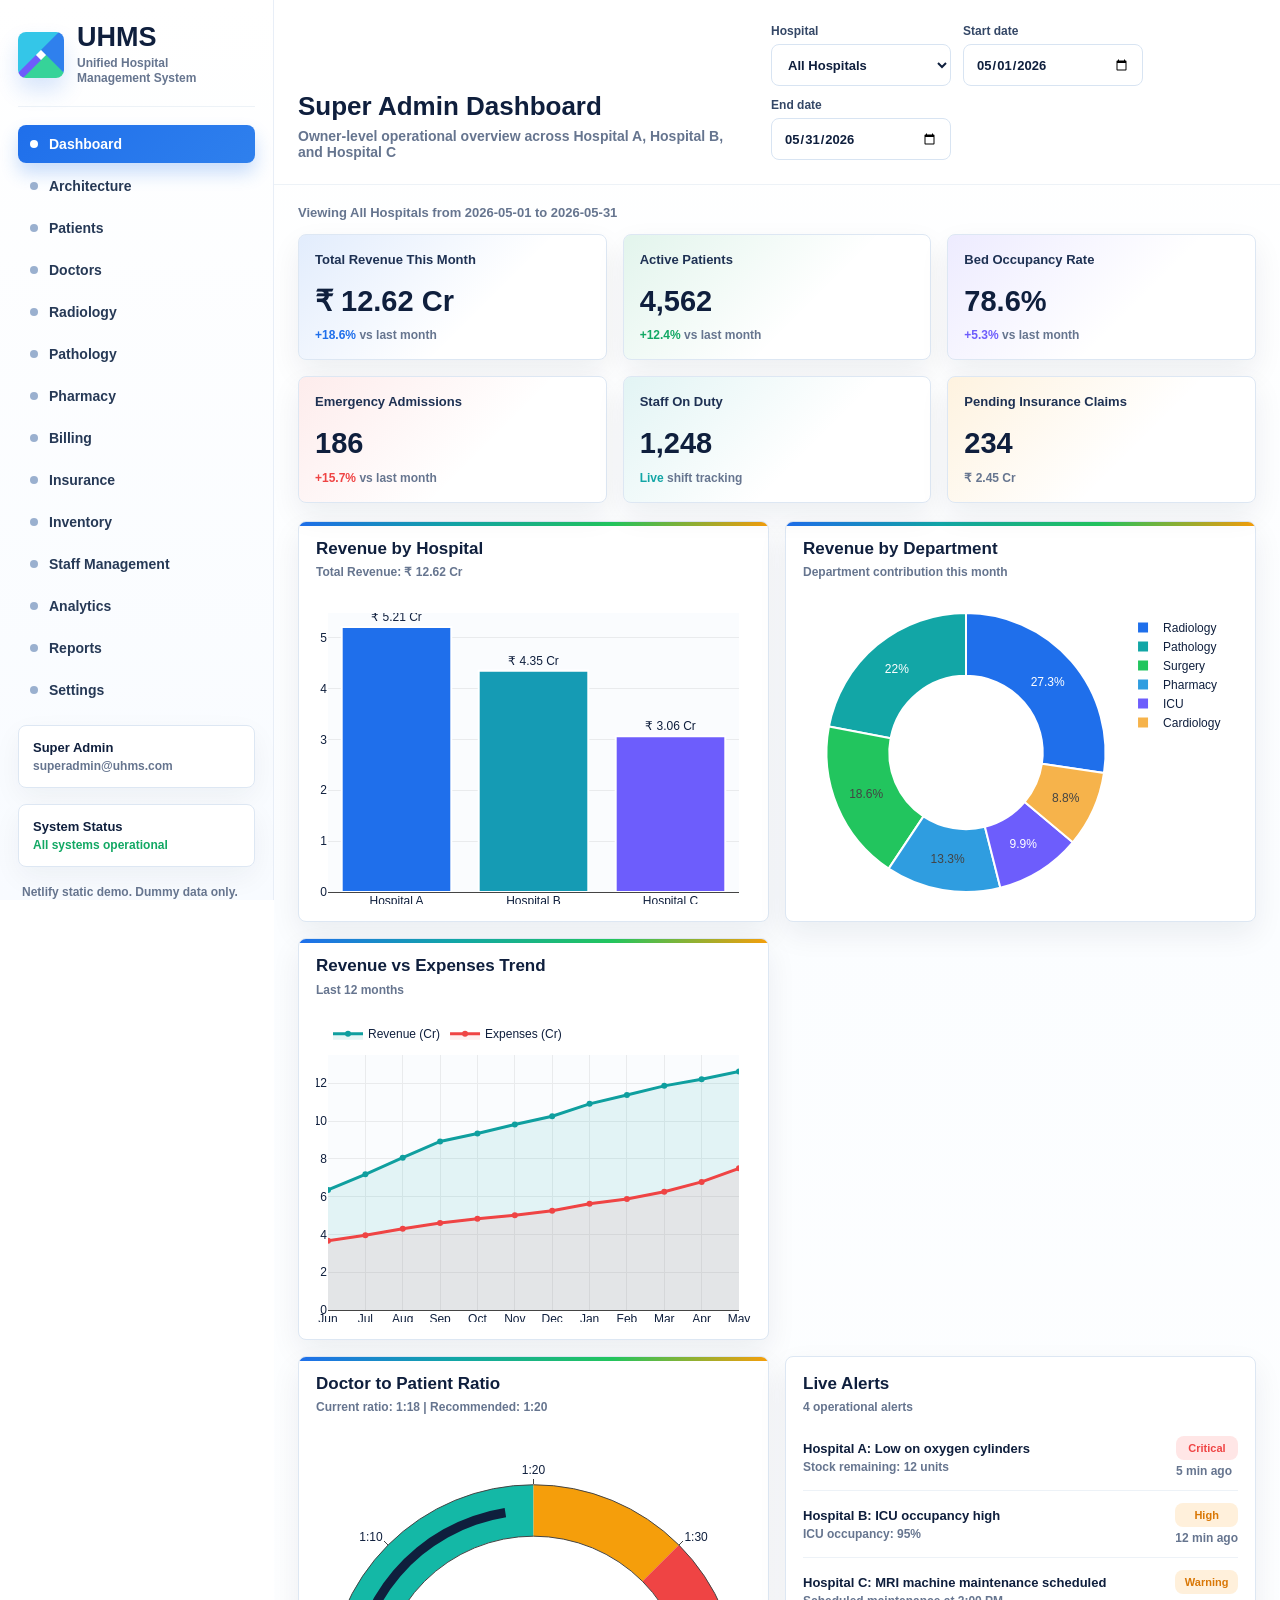
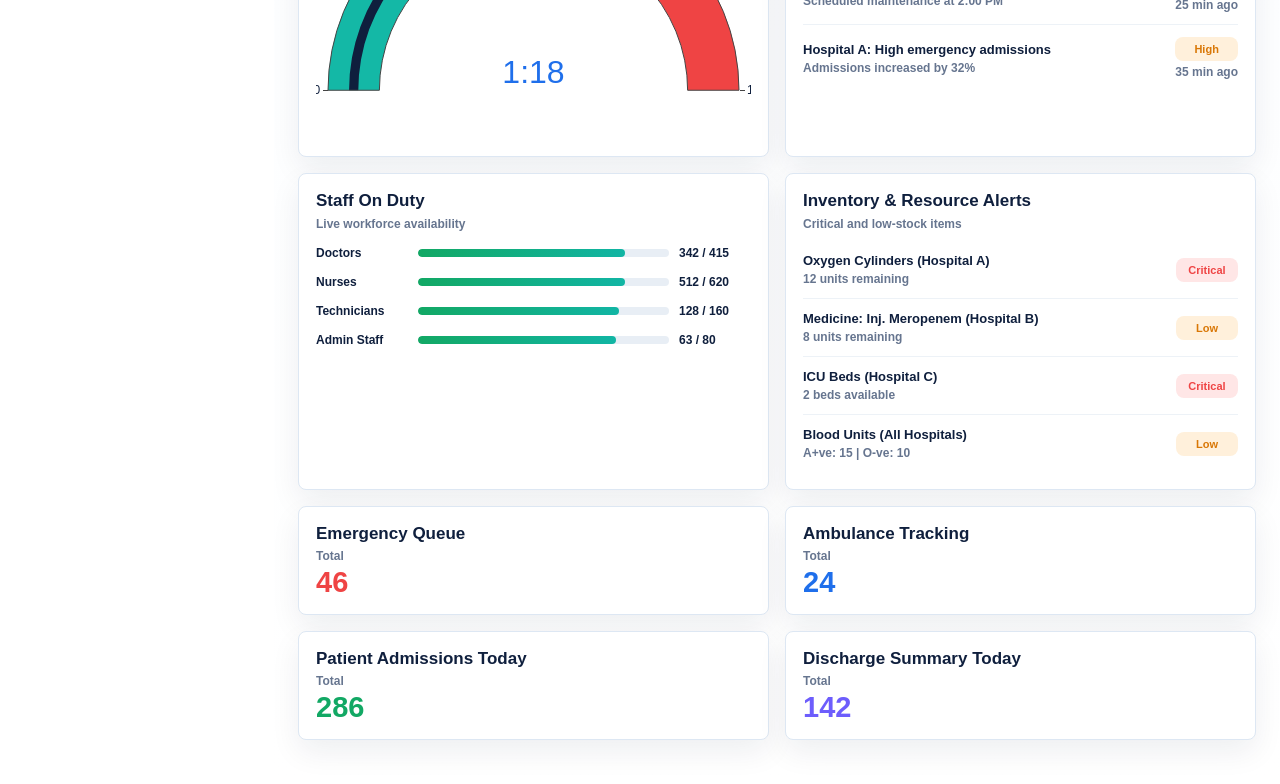
==== netlify/index.html @ 841213ac "Initial project commit" ====
<!doctype html>
<html lang="en">
<head>
  <meta charset="utf-8">
  <meta name="viewport" content="width=device-width, initial-scale=1">
  <title>UHMS Super Admin Dashboard</title>
  <script src="https://cdn.plot.ly/plotly-2.35.2.min.js"></script>
  <style>
    :root {
      --blue:#1f6feb; --teal:#12a6a6; --green:#12a864; --orange:#f59e0b;
      --red:#ef4444; --ink:#0f1f3d; --muted:#66758f; --line:#dde7f3;
    }
    * { box-sizing: border-box; }
    body {
      margin: 0;
      background: #fff;
      color: var(--ink);
      font-family: Inter, Segoe UI, Roboto, Arial, sans-serif;
    }
    .shell { display: grid; grid-template-columns: 274px minmax(0, 1fr); min-height: 100vh; }
    .sidebar {
      position: sticky; top: 0; height: 100vh; overflow-y: auto;
      border-right: 1px solid #e8eef7; padding: 24px 18px;
      background: linear-gradient(180deg, #fff 0%, #f8fbff 100%);
    }
    .brand { display: flex; gap: 13px; align-items: center; padding-bottom: 20px; border-bottom: 1px solid #edf2f7; margin-bottom: 18px; }
    .logo {
      width: 46px; height: 46px; border-radius: 8px;
      background:
        linear-gradient(135deg, #34c6e8 0 44%, transparent 45%),
        linear-gradient(225deg, #2f80ed 0 44%, transparent 45%),
        linear-gradient(315deg, #36d399 0 44%, transparent 45%),
        linear-gradient(45deg, #6d5dfc 0 44%, transparent 45%);
      box-shadow: 0 12px 22px rgba(31,111,235,.18);
    }
    .brand-title { font-size: 27px; font-weight: 850; line-height: 1; }
    .brand-subtitle { margin-top: 5px; color: var(--muted); font-size: 12px; line-height: 1.25; font-weight: 650; }
    .nav { display: grid; gap: 4px; }
    .nav button {
      border: 0; background: transparent; text-align: left; cursor: pointer;
      display: flex; align-items: center; gap: 11px; padding: 11px 12px;
      border-radius: 8px; color: #263956; font-size: 14px; font-weight: 750;
    }
    .nav button:hover { background: #eef5ff; color: var(--blue); }
    .nav button.active { color: #fff; background: linear-gradient(135deg, #1f6feb, #2f80ed); box-shadow: 0 10px 18px rgba(31,111,235,.24); }
    .dot { width: 8px; height: 8px; border-radius: 50%; background: #9ab0cf; }
    .active .dot { background: #fff; }
    .sidebar-card { margin-top: 16px; padding: 14px; border: 1px solid var(--line); border-radius: 8px; background: #fff; box-shadow: 0 10px 28px rgba(15,31,61,.05); }
    .item-title { font-size: 13px; font-weight: 850; color: var(--ink); }
    .item-detail, .small { margin-top: 4px; font-size: 12px; color: var(--muted); font-weight: 650; }
    .content { min-width: 0; background: linear-gradient(180deg, #fff 0%, #fbfdff 38%, #fff 100%); }
    .topbar {
      display: flex; justify-content: space-between; align-items: end; gap: 20px;
      padding: 24px; border-bottom: 1px solid #edf2f7; background: rgba(255,255,255,.94);
      position: sticky; top: 0; z-index: 3; backdrop-filter: blur(12px);
    }
    h1 { margin: 0; font-size: 26px; line-height: 1.15; }
    h2 { margin: 0; font-size: 17px; line-height: 1.2; }
    .subtitle { margin: 6px 0 0; color: var(--muted); font-size: 14px; font-weight: 650; }
    .filters { display: flex; flex-wrap: wrap; align-items: end; gap: 12px; }
    label { display: block; margin-bottom: 6px; color: #344766; font-size: 12px; font-weight: 800; }
    select, input[type=date] {
      width: 180px; height: 42px; border: 1px solid #d8e4f2; border-radius: 8px;
      background: #fff; color: var(--ink); padding: 0 12px; font: inherit; font-size: 13px; font-weight: 700;
    }
    .main { max-width: 1500px; margin: 0 auto; padding: 20px 24px 28px; }
    .context { color: var(--muted); font-size: 13px; font-weight: 650; margin-bottom: 14px; }
    .metric-grid { display: grid; grid-template-columns: repeat(6, minmax(160px, 1fr)); gap: 16px; margin-bottom: 18px; }
    .card, .panel {
      border: 1px solid var(--line); border-radius: 8px; background: #fff;
      box-shadow: 0 12px 30px rgba(15,31,61,.07); overflow: hidden;
    }
    .card { position: relative; min-height: 126px; padding: 17px 16px; }
    .card::after { content:""; position:absolute; inset:0; background:linear-gradient(135deg, var(--accent-bg), transparent 60%); pointer-events:none; }
    .card > * { position: relative; z-index: 1; }
    .metric-title { color: #1e3153; font-size: 13px; font-weight: 800; min-height: 30px; }
    .metric-value { margin-top: 4px; font-size: 29px; font-weight: 850; line-height: 1.05; }
    .metric-foot { margin-top: 12px; color: var(--muted); font-size: 12px; font-weight: 650; }
    .metric-foot strong { color: var(--accent); }
    .grid-3 { display: grid; grid-template-columns: 1.05fr 1.05fr 1.35fr; gap: 16px; margin-bottom: 16px; }
    .grid-4 { display: grid; grid-template-columns: repeat(4, minmax(0, 1fr)); gap: 16px; margin-bottom: 16px; }
    .panel { padding: 17px; min-height: 100%; }
    .panel.chart::before { content:""; display:block; height: 4px; margin: -17px -17px 13px; background: linear-gradient(90deg, #1f6feb, #12a6a6, #22c55e, #f59e0b); }
    .panel-subtitle { margin: 6px 0 10px; color: var(--muted); font-size: 12px; font-weight: 700; }
    .plot { width: 100%; height: 315px; }
    .row { display: grid; grid-template-columns: 1fr auto; gap: 12px; align-items: center; padding: 12px 0; border-bottom: 1px solid #edf2f7; }
    .row:last-child { border-bottom: 0; }
    .badge { border-radius: 8px; padding: 6px 8px; font-size: 11px; font-weight: 850; min-width: 62px; text-align: center; }
    .Critical { background: #ffe6e6; color: var(--red); }
    .High, .Warning, .Low { background: #fff0db; color: #d97706; }
    .progress { display: grid; grid-template-columns: 92px 1fr 72px; gap: 10px; align-items: center; margin: 15px 0; font-size: 12px; font-weight: 800; }
    .track { height: 8px; border-radius: 8px; background: #e8eef5; overflow: hidden; }
    .fill { height: 100%; border-radius: 8px; background: linear-gradient(90deg, #12a864, #11b5a4); }
    .module-hero { display: grid; grid-template-columns: minmax(0, 1.3fr) minmax(300px, .7fr); gap: 16px; margin-bottom: 16px; }
    .module-title { margin: 0; font-size: 28px; font-weight: 850; }
    .module-metrics { display: grid; grid-template-columns: repeat(4, minmax(150px, 1fr)); gap: 14px; margin-top: 18px; }
    .module-metric { border: 1px solid #e5edf7; border-radius: 8px; padding: 14px; background: linear-gradient(135deg, rgba(31,111,235,.08), #fff 70%); }
    .architecture-flow { display: grid; gap: 12px; margin-top: 16px; }
    .flow-band { border: 1px solid #dfe8f3; border-radius: 8px; padding: 14px; background: #f7fbff; text-align: center; font-weight: 850; color: #17345f; }
    .flow-grid { display: grid; grid-template-columns: repeat(3, minmax(0, 1fr)); gap: 12px; }
    .flow-node { border: 1px solid #e5edf7; border-radius: 8px; padding: 14px; background: #fff; box-shadow: 0 8px 20px rgba(15,31,61,.04); }
    .flow-node strong { display: block; color: #0f1f3d; font-size: 13px; margin-bottom: 5px; }
    .role-grid { display: grid; grid-template-columns: repeat(3, minmax(0, 1fr)); gap: 14px; }
    .role-card { border: 1px solid #e5edf7; border-radius: 8px; padding: 15px; background: #fff; }
    .role-card h3 { margin: 0 0 8px; font-size: 15px; }
    .role-card ul { margin: 0; padding-left: 18px; color: #4c5f7a; font-size: 12px; line-height: 1.55; font-weight: 650; }
    table { width: 100%; border-collapse: collapse; border-radius: 8px; overflow: hidden; font-size: 13px; }
    th { color:#334765; background:#f4f8fd; text-align:left; padding:12px 14px; font-size:12px; font-weight:850; border-bottom:1px solid #dfe8f3; }
    td { padding:13px 14px; border-bottom:1px solid #edf2f7; font-weight:700; color:#253754; }
    tr:last-child td { border-bottom: 0; }
    @media (max-width: 1280px) {
      .metric-grid { grid-template-columns: repeat(3, minmax(180px, 1fr)); }
      .grid-3, .grid-4, .module-hero, .module-metrics { grid-template-columns: repeat(2, minmax(0, 1fr)); }
      .flow-grid, .role-grid { grid-template-columns: repeat(2, minmax(0, 1fr)); }
    }
    @media (max-width: 860px) {
      .shell, .metric-grid, .grid-3, .grid-4, .module-hero, .module-metrics { grid-template-columns: 1fr; }
      .flow-grid, .role-grid { grid-template-columns: 1fr; }
      .sidebar { position: relative; height: auto; }
      .topbar { position: relative; display: block; }
      .filters { margin-top: 16px; justify-content: flex-start; }
      select, input[type=date] { width: 100%; }
    }
  </style>
</head>
<body>
  <div class="shell">
    <aside class="sidebar">
      <div class="brand">
        <div class="logo"></div>
        <div>
          <div class="brand-title">UHMS</div>
          <div class="brand-subtitle">Unified Hospital<br>Management System</div>
        </div>
      </div>
      <nav class="nav" id="nav"></nav>
      <div class="sidebar-card"><div class="item-title">Super Admin</div><div class="item-detail">superadmin@uhms.com</div></div>
      <div class="sidebar-card"><div class="item-title">System Status</div><div class="item-detail" style="color:#12a864;font-weight:850;">All systems operational</div></div>
      <div class="small" style="margin:18px 4px 0;">Netlify static demo. Dummy data only.</div>
    </aside>
    <main class="content">
      <header class="topbar">
        <div><h1 id="pageTitle">Super Admin Dashboard</h1><p class="subtitle" id="pageSubtitle">Owner-level operational overview across three hospitals</p></div>
        <div class="filters">
          <div><label for="hospital">Hospital</label><select id="hospital"></select></div>
          <div><label for="start">Start date</label><input id="start" type="date" value="2026-05-01"></div>
          <div><label for="end">End date</label><input id="end" type="date" value="2026-05-31"></div>
        </div>
      </header>
      <section class="main">
        <div class="context" id="context"></div>
        <div id="view"></div>
      </section>
    </main>
  </div>

  <script>
    const menu = ["Dashboard","Architecture","Patients","Doctors","Radiology","Pathology","Pharmacy","Billing","Insurance","Inventory","Staff Management","Analytics","Reports","Settings"];
    const metrics = {
      "All Hospitals": { revenue:12.62, patients:4562, occupancy:78.6, emergency:186, staff:1248, claims:234, claimsValue:2.45, ratio:18 },
      "Hospital A": { revenue:5.21, patients:1824, occupancy:82.2, emergency:74, staff:512, claims:93, claimsValue:.98, ratio:17 },
      "Hospital B": { revenue:4.35, patients:1575, occupancy:76.4, emergency:62, staff:421, claims:81, claimsValue:.86, ratio:18 },
      "Hospital C": { revenue:3.06, patients:1163, occupancy:73.8, emergency:50, staff:315, claims:60, claimsValue:.61, ratio:19 }
    };
    const hospitalRevenue = [["Hospital A",5.21],["Hospital B",4.35],["Hospital C",3.06]];
    const departments = [["Radiology",3.45],["Pathology",2.78],["Surgery",2.35],["Pharmacy",1.68],["ICU",1.25],["Cardiology",1.11]];
    const monthly = [["Jun",6.35,3.82],["Jul",7.18,4.12],["Aug",8.06,4.48],["Sep",8.92,4.79],["Oct",9.34,5.03],["Nov",9.82,5.22],["Dec",10.25,5.47],["Jan",10.91,5.86],["Feb",11.38,6.12],["Mar",11.86,6.52],["Apr",12.21,7.06],["May",12.62,7.81]];
    const alerts = [
      ["Hospital A","Low on oxygen cylinders","Stock remaining: 12 units","Critical","5 min ago"],
      ["Hospital B","ICU occupancy high","ICU occupancy: 95%","High","12 min ago"],
      ["Hospital C","MRI machine maintenance scheduled","Scheduled maintenance at 2:00 PM","Warning","25 min ago"],
      ["Hospital A","High emergency admissions","Admissions increased by 32%","High","35 min ago"]
    ];
    const inventory = [
      ["Oxygen Cylinders","Hospital A","Critical","12 units remaining"],
      ["Medicine: Inj. Meropenem","Hospital B","Low","8 units remaining"],
      ["ICU Beds","Hospital C","Critical","2 beds available"],
      ["Blood Units","All Hospitals","Low","A+ve: 15 | O-ve: 10"]
    ];
    const staff = [["Doctors",342,415],["Nurses",512,620],["Technicians",128,160],["Admin Staff",63,80]];
    const modules = {
      Patients:{accent:"#1f6feb",subtitle:"Registration, OPD, IPD, emergency, discharge and follow-up overview", chart:"Patient Flow by Service", categories:["OPD","IPD","Emergency","Follow-up","Discharge"], values:[198,68,20,142,87], metrics:[["New Registrations","286"],["Avg Wait Time","18 min"],["Critical Patients","34"],["Discharges","142"]], columns:["Patient ID","Name","Hospital","Type","Department","Status"], rows:[["UHMS-10231","Amit Rao","Hospital A","IPD","Cardiology","Admitted"],["UHMS-10232","Neha Sharma","Hospital B","OPD","Orthopedics","Waiting"],["UHMS-10233","Ravi Menon","Hospital C","Emergency","ICU","Critical"],["UHMS-10234","Priya Nair","Hospital A","OPD","Dermatology","Consulted"]]},
      Doctors:{accent:"#12a864",subtitle:"Doctor availability, specialty coverage and consultation workload", chart:"Consultations by Specialty", categories:["Cardiology","Radiology","Surgery","Pediatrics","ICU"], values:[84,68,52,76,41], metrics:[["Total Doctors","415"],["On Duty","342"],["Avg Consults","22/day"],["Utilization","82%"]], columns:["Doctor","Specialty","Hospital","Queue","Availability","Rating"], rows:[["Dr. Meera Iyer","Cardiology","Hospital A","14","On Duty","4.8"],["Dr. Arjun Das","Radiology","Hospital B","9","In Procedure","4.7"],["Dr. Sara Khan","ICU","Hospital C","6","On Duty","4.9"],["Dr. Vikram Sen","Surgery","Hospital A","11","On Call","4.6"]]},
      Radiology:{accent:"#2f9de0",subtitle:"Scan volumes, modality utilization, turnaround time and machine status", chart:"Radiology Volume by Modality", categories:["X-Ray","CT","MRI","USG","Mammography"], values:[420,172,96,238,54], metrics:[["Revenue","₹3.45 Cr"],["Scans Today","312"],["TAT","42 min"],["Pending Reports","28"]], columns:["Order ID","Modality","Hospital","Priority","Status","Radiologist"], rows:[["RAD-9001","MRI Brain","Hospital C","Routine","Scheduled","Dr. Arjun"],["RAD-9002","CT Chest","Hospital B","Urgent","Reporting","Dr. Reema"],["RAD-9003","X-Ray AP","Hospital A","STAT","Completed","Dr. Kunal"],["RAD-9004","USG Abdomen","Hospital B","Routine","In Scan","Dr. Shalini"]]},
      Pathology:{accent:"#12a6a6",subtitle:"Lab orders, sample collection, report status and analyzer workload", chart:"Lab Tests by Category", categories:["Hematology","Biochemistry","Microbiology","Serology","Histopath"], values:[510,438,122,186,74], metrics:[["Revenue","₹2.78 Cr"],["Samples Today","1,330"],["Reports Ready","1,108"],["Pending","222"]], columns:["Lab ID","Test","Hospital","Sample","Status","TAT"], rows:[["LAB-7601","CBC","Hospital A","Blood","Ready","28 min"],["LAB-7602","LFT","Hospital B","Serum","Processing","42 min"],["LAB-7603","Culture","Hospital C","Urine","Incubation","24 hr"],["LAB-7604","CRP","Hospital A","Blood","Validated","35 min"]]},
      Pharmacy:{accent:"#22c55e",subtitle:"Prescription fulfillment, stock alerts, sales and expiry tracking", chart:"Pharmacy Sales by Category", categories:["Antibiotics","Analgesics","Cardiac","Diabetes","Consumables"], values:[34,22,28,19,31], metrics:[["Revenue","₹1.68 Cr"],["Orders","1,942"],["Low Stock","18"],["Fill Rate","96%"]], columns:["Item","Hospital","Stock","Reorder Level","Status","Value"], rows:[["Inj. Meropenem","Hospital B","8","25","Low","₹62,400"],["Normal Saline","Hospital A","420","160","Healthy","₹38,200"],["Insulin Glargine","Hospital C","54","40","Healthy","₹74,600"],["Surgical Gloves","Hospital A","190","240","Reorder","₹21,900"]]},
      Billing:{accent:"#f59e0b",subtitle:"Revenue collection, outstanding dues, refunds and package billing", chart:"Collections by Payment Mode", categories:["Cash","UPI","Card","Insurance","Corporate"], values:[1.42,2.26,1.84,4.1,3.0], metrics:[["Collected","₹12.62 Cr"],["Outstanding","₹1.04 Cr"],["Refunds","₹18.6 L"],["Invoices","3,846"]], columns:["Invoice","Patient","Hospital","Amount","Mode","Status"], rows:[["INV-2401","Amit Rao","Hospital A","₹84,300","Insurance","Submitted"],["INV-2402","Neha Sharma","Hospital B","₹6,200","UPI","Paid"],["INV-2403","Ravi Menon","Hospital C","₹2,18,900","Corporate","Part Paid"],["INV-2404","Priya Nair","Hospital A","₹12,400","Card","Paid"]]},
      Insurance:{accent:"#6d5dfc",subtitle:"Claim submission, pre-auth, settlement and rejection monitoring", chart:"Insurance Claim Pipeline", categories:["Pre-auth","Submitted","Under Review","Approved","Rejected"], values:[82,234,118,174,21], metrics:[["Pending Claims","234"],["Claim Value","₹2.45 Cr"],["Approved","174"],["Rejection Rate","5.2%"]], columns:["Claim ID","Payer","Hospital","Value","Stage","Aging"], rows:[["CLM-6501","Star Health","Hospital A","₹1,24,000","Under Review","4 days"],["CLM-6502","HDFC Ergo","Hospital B","₹86,500","Pre-auth","1 day"],["CLM-6503","Corporate TPA","Hospital C","₹2,42,800","Approved","6 days"],["CLM-6504","ICICI Lombard","Hospital A","₹54,300","Submitted","2 days"]]},
      Inventory:{accent:"#ef4444",subtitle:"Central stock visibility across medicine, oxygen, ICU beds and consumables", chart:"Critical Resource Availability", categories:["Oxygen","ICU Beds","Blood","Ventilators","Antibiotics"], values:[12,2,25,14,8], metrics:[["Critical Items","3"],["Low Items","2"],["Stock Value","₹4.8 Cr"],["PO Pending","37"]], columns:["Resource","Hospital","Available","Threshold","Status","Owner"], rows:[["Oxygen Cylinders","Hospital A","12","40","Critical","Stores"],["ICU Beds","Hospital C","2","8","Critical","Operations"],["Blood Units","All Hospitals","25","50","Low","Blood Bank"],["Ventilators","Hospital B","14","10","Healthy","Biomedical"]]},
      "Staff Management":{accent:"#0f9f9f",subtitle:"Shift coverage, attendance, leave, roster and role utilization", chart:"Workforce by Role", categories:["Doctors","Nurses","Technicians","Admin","Support"], values:[415,620,160,80,210], metrics:[["Total Staff","1,485"],["On Duty","1,248"],["Leave","86"],["Attendance","91%"]], columns:["Employee","Role","Hospital","Shift","Attendance","Status"], rows:[["EMP-1401","Nurse","Hospital A","Morning","Present","On Duty"],["EMP-1402","Technician","Hospital B","Night","Present","Lab"],["EMP-1403","Doctor","Hospital C","Evening","Present","ICU"],["EMP-1404","Admin","Hospital A","Morning","Leave","Approved"]]},
      Analytics:{accent:"#1f6feb",subtitle:"Executive analytics, trends, operational health and forecast signals", chart:"Operational KPI Score", categories:["Revenue","Occupancy","TAT","Claims","Inventory"], values:[92,79,84,76,68], metrics:[["KPI Score","84/100"],["Growth","+18.6%"],["Risk Alerts","6"],["Forecast","Positive"]], columns:["KPI","Current","Target","Variance","Owner","Status"], rows:[["Revenue","₹12.62 Cr","₹11.8 Cr","+7.0%","Finance","Ahead"],["Occupancy","78.6%","80%","-1.4%","Operations","Monitor"],["Report TAT","42 min","45 min","+3 min","Diagnostics","Good"],["Claims Aging","4.1 days","3.5 days","-0.6","Insurance","Watch"]]},
      Reports:{accent:"#64748b",subtitle:"Daily MIS, financial reports, clinical reports and compliance exports", chart:"Reports Generated by Type", categories:["Finance","Clinical","Inventory","HR","Compliance"], values:[48,76,32,24,18], metrics:[["Reports Today","198"],["Scheduled","42"],["Downloaded","127"],["Pending","9"]], columns:["Report","Module","Hospital","Frequency","Format","Status"], rows:[["Daily Revenue MIS","Billing","All Hospitals","Daily","PDF","Ready"],["Doctor Utilization","Doctors","All Hospitals","Weekly","XLSX","Ready"],["Stock Exception","Inventory","Hospital A","Daily","PDF","Queued"],["Claims Aging","Insurance","Hospital B","Daily","XLSX","Ready"]]},
      Settings:{accent:"#475569",subtitle:"Hospital configuration, access control, notifications and audit controls", chart:"Configuration Completion", categories:["Users","Roles","Hospitals","Alerts","Integrations"], values:[96,92,100,88,78], metrics:[["Hospitals","3"],["Active Users","286"],["Roles","18"],["Audit Logs","12.4k"]], columns:["Setting","Scope","Owner","Updated","Status","Action"], rows:[["Role Permissions","All Hospitals","Admin","Today","Active","Review"],["Notification Rules","Operations","Admin","Yesterday","Active","Edit"],["Billing Codes","Finance","CFO Office","2 days ago","Active","Review"],["Integration Keys","IT","System Admin","5 days ago","Secured","Rotate"]]}
    };
    let page = "Dashboard";
    const hospitalSelect = document.getElementById("hospital");
    ["All Hospitals","Hospital A","Hospital B","Hospital C"].forEach(h => hospitalSelect.add(new Option(h, h)));
    hospitalSelect.onchange = render;
    document.getElementById("start").onchange = render;
    document.getElementById("end").onchange = render;
    document.getElementById("nav").innerHTML = menu.map(item => `<button data-page="${item}"><span class="dot"></span><span>${item}</span></button>`).join("");
    document.querySelectorAll(".nav button").forEach(btn => btn.onclick = () => { page = btn.dataset.page; render(); });
    const inr = value => `₹ ${value.toFixed(2)} Cr`;
    const layout = { height:315, margin:{l:12,r:12,t:24,b:12}, paper_bgcolor:"#fff", plot_bgcolor:"rgba(246,249,253,.55)", font:{color:"#0f1f3d", family:"Inter, Segoe UI, Arial", size:12}, hoverlabel:{bgcolor:"#0f1f3d", font:{color:"#fff"}} };
    function metricCard(title, value, foot, accent, bg) { return `<article class="card" style="--accent:${accent};--accent-bg:${bg}"><div class="metric-title">${title}</div><div class="metric-value">${value}</div><div class="metric-foot">${foot}</div></article>`; }
    function renderDashboard() {
      const h = hospitalSelect.value, m = metrics[h];
      const scale = m.revenue / metrics["All Hospitals"].revenue;
      const revenueRows = h === "All Hospitals" ? hospitalRevenue : hospitalRevenue.filter(r => r[0] === h);
      document.getElementById("view").innerHTML = `
        <section class="metric-grid">
          ${metricCard("Total Revenue This Month", inr(m.revenue), "<strong>+18.6%</strong> vs last month", "#1f6feb", "rgba(31,111,235,.13)")}
          ${metricCard("Active Patients", m.patients.toLocaleString(), "<strong>+12.4%</strong> vs last month", "#12a864", "rgba(18,168,100,.12)")}
          ${metricCard("Bed Occupancy Rate", `${m.occupancy}%`, "<strong>+5.3%</strong> vs last month", "#6d5dfc", "rgba(109,93,252,.12)")}
          ${metricCard("Emergency Admissions", m.emergency.toLocaleString(), "<strong>+15.7%</strong> vs last month", "#ef4444", "rgba(239,68,68,.10)")}
          ${metricCard("Staff On Duty", m.staff.toLocaleString(), "<strong>Live</strong> shift tracking", "#12a6a6", "rgba(18,166,166,.12)")}
          ${metricCard("Pending Insurance Claims", m.claims.toLocaleString(), `₹ ${m.claimsValue.toFixed(2)} Cr`, "#f59e0b", "rgba(245,158,11,.13)")}
        </section>
        <section class="grid-3">
          <article class="panel chart"><h2>Revenue by Hospital</h2><div class="panel-subtitle">Total Revenue: ${inr(m.revenue)}</div><div id="revHosp" class="plot"></div></article>
          <article class="panel chart"><h2>Revenue by Department</h2><div class="panel-subtitle">Department contribution this month</div><div id="dept" class="plot"></div></article>
          <article class="panel chart"><h2>Revenue vs Expenses Trend</h2><div class="panel-subtitle">Last 12 months</div><div id="trend" class="plot"></div></article>
        </section>
        <section class="grid-4">
          <article class="panel chart"><h2>Doctor to Patient Ratio</h2><div class="panel-subtitle">Current ratio: 1:${m.ratio} | Recommended: 1:20</div><div id="ratio" class="plot"></div></article>
          <article class="panel"><h2>Live Alerts</h2><div class="panel-subtitle">${alerts.length} operational alerts</div>${alerts.filter(a => h==="All Hospitals" || a[0]===h).map(a => `<div class="row"><div><div class="item-title">${a[0]}: ${a[1]}</div><div class="item-detail">${a[2]}</div></div><div><div class="badge ${a[3]}">${a[3]}</div><div class="item-detail">${a[4]}</div></div></div>`).join("")}</article>
          <article class="panel"><h2>Staff On Duty</h2><div class="panel-subtitle">Live workforce availability</div>${staff.map(s => `<div class="progress"><div>${s[0]}</div><div class="track"><div class="fill" style="width:${s[1]/s[2]*100}%"></div></div><div>${s[1]} / ${s[2]}</div></div>`).join("")}</article>
          <article class="panel"><h2>Inventory & Resource Alerts</h2><div class="panel-subtitle">Critical and low-stock items</div>${inventory.filter(i => h==="All Hospitals" || i[1]===h || i[1]==="All Hospitals").map(i => `<div class="row"><div><div class="item-title">${i[0]} (${i[1]})</div><div class="item-detail">${i[3]}</div></div><div class="badge ${i[2]}">${i[2]}</div></div>`).join("")}</article>
        </section>
        <section class="grid-4">
          ${["Emergency Queue|46|#ef4444","Ambulance Tracking|24|#1f6feb","Patient Admissions Today|286|#12a864","Discharge Summary Today|142|#6d5dfc"].map(x => { const [t,v,c]=x.split("|"); return `<article class="panel"><h2>${t}</h2><div class="small">Total</div><div class="metric-value" style="color:${c}">${v}</div></article>`; }).join("")}
        </section>`;
      Plotly.newPlot("revHosp", [{type:"bar", x:revenueRows.map(r=>r[0]), y:revenueRows.map(r=>r[1]), text:revenueRows.map(r=>inr(r[1])), textposition:"outside", marker:{color:revenueRows.map(r=>r[1]), colorscale:[[0,"#6d5dfc"],[.5,"#12a6a6"],[1,"#1f6feb"]], line:{color:"#fff", width:2}}}], layout, {displayModeBar:false, responsive:true});
      Plotly.newPlot("dept", [{type:"pie", labels:departments.map(d=>d[0]), values:departments.map(d=>d[1]*scale), hole:.55, textinfo:"percent", marker:{colors:["#1f6feb","#12a6a6","#22c55e","#2f9de0","#6d5dfc","#f6b34b"], line:{color:"#fff", width:2}}}], {...layout, showlegend:true}, {displayModeBar:false, responsive:true});
      Plotly.newPlot("trend", [{type:"scatter", mode:"lines+markers", name:"Revenue (Cr)", x:monthly.map(m=>m[0]), y:monthly.map(m=>m[1]*scale), line:{color:"#0f9f9f", width:3}, fill:"tozeroy", fillcolor:"rgba(18,166,166,.10)"},{type:"scatter", mode:"lines+markers", name:"Expenses (Cr)", x:monthly.map(m=>m[0]), y:monthly.map(m=>m[2]*scale*.96), line:{color:"#ef4444", width:3}, fill:"tozeroy", fillcolor:"rgba(239,68,68,.08)"}], {...layout, legend:{orientation:"h", y:1.14, x:0}}, {displayModeBar:false, responsive:true});
      Plotly.newPlot("ratio", [{type:"indicator", mode:"gauge+number", value:m.ratio, number:{prefix:"1:", font:{size:32,color:"#1f6feb"}}, gauge:{axis:{range:[0,40], tickvals:[0,10,20,30,40], ticktext:["1:0","1:10","1:20","1:30","1:40"]}, bar:{color:"#0f1f3d", thickness:.18}, steps:[{range:[0,20], color:"#14b8a6"},{range:[20,30], color:"#f59e0b"},{range:[30,40], color:"#ef4444"}]}}], {...layout, height:285}, {displayModeBar:false, responsive:true});
    }
    function renderModule() {
      const mod = modules[page];
      document.getElementById("view").innerHTML = `
        <section class="module-hero">
          <article class="panel"><h2 class="module-title">${page}</h2><p class="subtitle">${mod.subtitle}</p><div class="module-metrics">${mod.metrics.map(m => `<div class="module-metric"><div class="small">${m[0]}</div><div class="metric-value" style="color:${mod.accent}">${m[1]}</div></div>`).join("")}</div></article>
          <article class="panel chart"><h2>${mod.chart}</h2><div class="panel-subtitle">Demo view for ${hospitalSelect.value}</div><div id="moduleChart" class="plot"></div></article>
        </section>
        <section class="grid-3" style="grid-template-columns:1.2fr .8fr;">
          <article class="panel"><h2>${page} Worklist</h2><div class="panel-subtitle">Representative records for client walkthrough</div><table><thead><tr>${mod.columns.map(c=>`<th>${c}</th>`).join("")}</tr></thead><tbody>${mod.rows.map(r=>`<tr>${r.map(c=>`<td>${c}</td>`).join("")}</tr>`).join("")}</tbody></table></article>
          <article class="panel"><h2>Client Demo Talking Points</h2><div class="row"><div><div class="item-title">Unified hospital filter</div><div class="item-detail">Owners can switch between all hospitals or a single hospital without changing modules.</div></div></div><div class="row"><div><div class="item-title">Operational drill-down</div><div class="item-detail">Each module can later connect to real approvals, reports and audit logs.</div></div></div><div class="row"><div><div class="item-title">Static demo data today</div><div class="item-detail">This Netlify build is ready for API integration later.</div></div></div></article>
        </section>`;
      Plotly.newPlot("moduleChart", [{type:"bar", x:mod.categories, y:mod.values, text:mod.values, textposition:"outside", marker:{color:mod.values, colorscale:[[0,"#dbeafe"],[.45,mod.accent],[1,"#0f1f3d"]], line:{color:"#fff", width:2}}}], layout, {displayModeBar:false, responsive:true});
    }
    function renderArchitecture() {
      document.getElementById("view").innerHTML = `
        <section class="module-hero">
          <article class="panel">
            <h2 class="module-title">Integrated Hospital Management System Architecture</h2>
            <p class="subtitle">One centralized digital platform for the owner to monitor operations, revenue, patients, doctors, departments, diagnostics, billing, pharmacy and patient engagement across all 3 hospitals.</p>
            <div class="module-metrics">
              <div class="module-metric"><div class="small">Hospitals</div><div class="metric-value" style="color:#1f6feb">3</div></div>
              <div class="module-metric"><div class="small">Core Roles</div><div class="metric-value" style="color:#12a864">6</div></div>
              <div class="module-metric"><div class="small">Business Modules</div><div class="metric-value" style="color:#f59e0b">8+</div></div>
              <div class="module-metric"><div class="small">Platform Goal</div><div class="metric-value" style="color:#6d5dfc">Unified</div></div>
            </div>
          </article>
          <article class="panel chart">
            <h2>Pitch Statement</h2>
            <div class="panel-subtitle">Client discussion summary</div>
            <p class="subtitle">This platform helps the hospital owner manage all 3 hospitals from one dashboard. It improves financial visibility, department control, doctor productivity, patient experience and operational efficiency.</p>
            <p class="subtitle">The patient mobile app reduces phone calls, improves appointment management, delivers reports digitally and increases patient satisfaction.</p>
          </article>
        </section>

        <section class="grid-3" style="grid-template-columns:1.2fr .8fr;">
          <article class="panel">
            <h2>High-Level System Flow</h2>
            <div class="panel-subtitle">Owner dashboard to hospital branches to central HMS platform</div>
            <div class="architecture-flow">
              <div class="flow-band">Owner / Super Admin Dashboard</div>
              <div class="flow-grid">
                <div class="flow-node"><strong>Hospital A</strong><span class="small">Admin portal, departments, OPD/IPD/ER, billing, pharmacy, pathology and radiology</span></div>
                <div class="flow-node"><strong>Hospital B</strong><span class="small">Branch operations with hospital-wise tagging and group-level visibility</span></div>
                <div class="flow-node"><strong>Hospital C</strong><span class="small">Diagnostics, staff, inventory, claims and patient engagement workflows</span></div>
              </div>
              <div class="flow-band">Central HMS Platform</div>
              <div class="flow-grid">
                <div class="flow-node"><strong>Web Portals</strong><span class="small">Super admin, hospital admin, doctor and staff portals</span></div>
                <div class="flow-node"><strong>Patient Mobile App</strong><span class="small">Appointments, reports, prescriptions, payments and reminders</span></div>
                <div class="flow-node"><strong>Central Database</strong><span class="small">Patient, billing, reports and appointment data</span></div>
              </div>
            </div>
          </article>
          <article class="panel">
            <h2>Recommended Technology</h2>
            <div class="row"><div><div class="item-title">Frontend</div><div class="item-detail">React or Angular for web dashboards. Flutter or React Native for mobile.</div></div></div>
            <div class="row"><div><div class="item-title">Backend</div><div class="item-detail">API-based architecture with RBAC, secure patient data and multi-hospital separation.</div></div></div>
            <div class="row"><div><div class="item-title">Database</div><div class="item-detail">Central PostgreSQL, MySQL or MS SQL Server with hospital-wise tagging.</div></div></div>
            <div class="row"><div><div class="item-title">Cloud</div><div class="item-detail">AWS, Azure or Google Cloud with storage, notifications, backup and monitoring.</div></div></div>
          </article>
        </section>

        <section class="panel">
          <h2>User Roles & Demo Talking Points</h2>
          <div class="panel-subtitle">Role-based access for owner, hospital teams, clinicians, diagnostics and patients</div>
          <div class="role-grid">
            <div class="role-card"><h3>Super Admin / Owner</h3><ul><li>Total revenue and hospital comparison</li><li>Department and doctor performance</li><li>Claims, collections and occupancy</li></ul></div>
            <div class="role-card"><h3>Hospital Admin</h3><ul><li>Department and staff management</li><li>OPD/IPD workflow</li><li>Billing and daily operations reports</li></ul></div>
            <div class="role-card"><h3>Doctors</h3><ul><li>Appointment list and patient queue</li><li>EMR, prescription and clinical notes</li><li>Lab/radiology requests and follow-ups</li></ul></div>
            <div class="role-card"><h3>Nurses / Staff</h3><ul><li>Vitals and medication administration</li><li>Ward tasks and patient movement</li><li>Nursing notes and role-based access</li></ul></div>
            <div class="role-card"><h3>Pathology / Radiology</h3><ul><li>Orders, samples/images and status</li><li>Report upload and doctor review</li><li>Patient notification after approval</li></ul></div>
            <div class="role-card"><h3>Patient Mobile App</h3><ul><li>Appointments and QR check-in</li><li>Reports, prescriptions and payment</li><li>Medicine reminders and health wallet</li></ul></div>
          </div>
        </section>`;
    }
    function render() {
      document.querySelectorAll(".nav button").forEach(btn => btn.classList.toggle("active", btn.dataset.page === page));
      const h = hospitalSelect.value;
      document.getElementById("pageTitle").textContent = page === "Dashboard" ? "Super Admin Dashboard" : page === "Architecture" ? "Architecture" : `${page} Module`;
      document.getElementById("pageSubtitle").textContent = page === "Dashboard" ? "Owner-level operational overview across Hospital A, Hospital B, and Hospital C" : page === "Architecture" ? "Centralized HMS architecture for the client pitch" : modules[page].subtitle;
      document.getElementById("context").textContent = `Viewing ${h} from ${document.getElementById("start").value} to ${document.getElementById("end").value}`;
      if (page === "Dashboard") renderDashboard(); else if (page === "Architecture") renderArchitecture(); else renderModule();
    }
    render();
  </script>
</body>
</html>
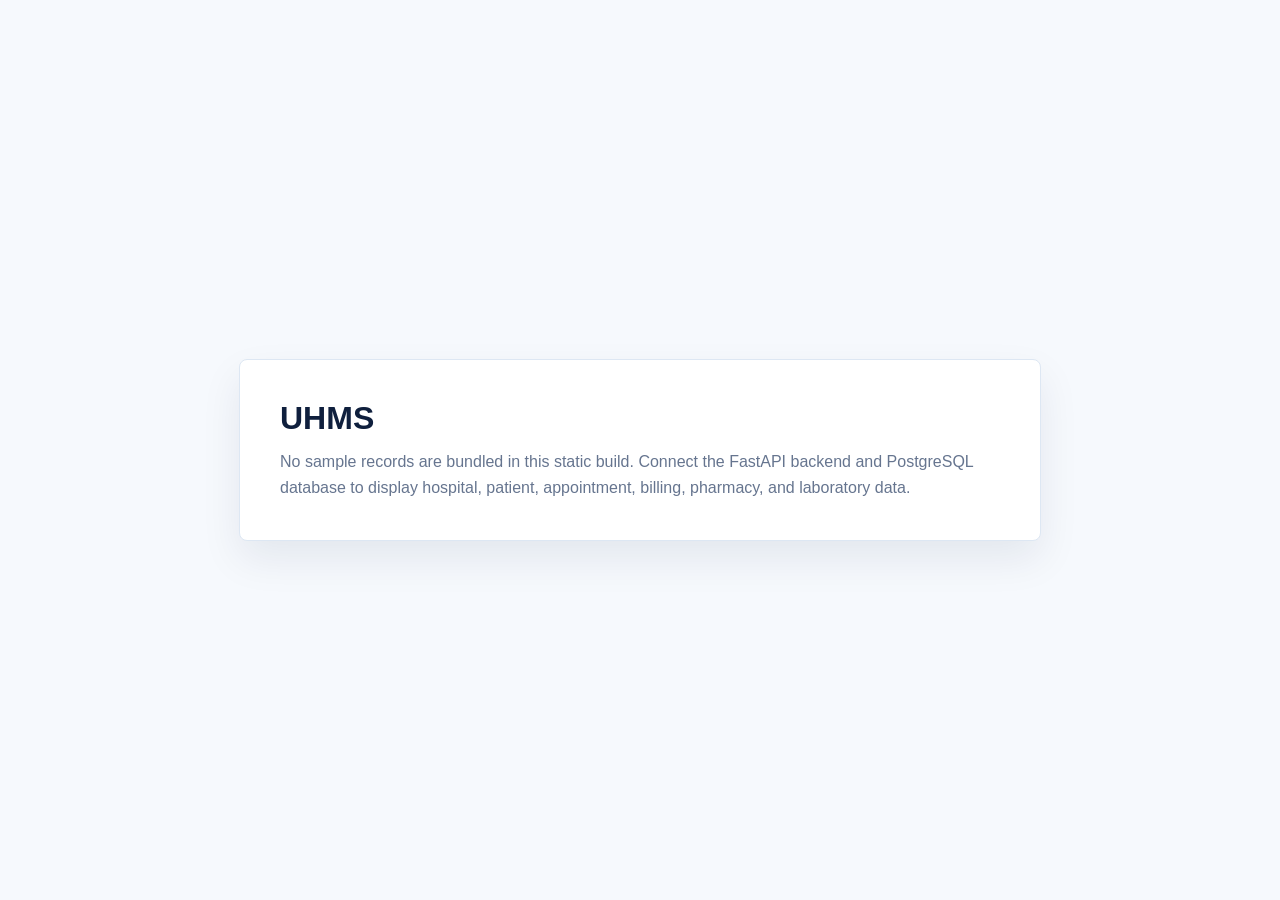
==== commit 32427566: "Remove bundled sample data and initialize empty schema" ====
--- a/netlify/index.html
+++ b/netlify/index.html
@@ -3,322 +3,40 @@
 <head>
   <meta charset="utf-8">
   <meta name="viewport" content="width=device-width, initial-scale=1">
-  <title>UHMS Super Admin Dashboard</title>
-  <script src="https://cdn.plot.ly/plotly-2.35.2.min.js"></script>
+  <title>UHMS</title>
   <style>
-    :root {
-      --blue:#1f6feb; --teal:#12a6a6; --green:#12a864; --orange:#f59e0b;
-      --red:#ef4444; --ink:#0f1f3d; --muted:#66758f; --line:#dde7f3;
-    }
-    * { box-sizing: border-box; }
     body {
       margin: 0;
+      min-height: 100vh;
+      display: grid;
+      place-items: center;
+      font-family: Segoe UI, Arial, sans-serif;
+      color: #0f1f3d;
+      background: #f6f9fd;
+    }
+    main {
+      max-width: 720px;
+      padding: 40px;
       background: #fff;
-      color: var(--ink);
-      font-family: Inter, Segoe UI, Roboto, Arial, sans-serif;
+      border: 1px solid #dde7f3;
+      border-radius: 8px;
+      box-shadow: 0 18px 40px rgba(15, 31, 61, 0.08);
     }
-    .shell { display: grid; grid-template-columns: 274px minmax(0, 1fr); min-height: 100vh; }
-    .sidebar {
-      position: sticky; top: 0; height: 100vh; overflow-y: auto;
-      border-right: 1px solid #e8eef7; padding: 24px 18px;
-      background: linear-gradient(180deg, #fff 0%, #f8fbff 100%);
+    h1 {
+      margin: 0 0 12px;
+      font-size: 32px;
     }
-    .brand { display: flex; gap: 13px; align-items: center; padding-bottom: 20px; border-bottom: 1px solid #edf2f7; margin-bottom: 18px; }
-    .logo {
-      width: 46px; height: 46px; border-radius: 8px;
-      background:
-        linear-gradient(135deg, #34c6e8 0 44%, transparent 45%),
-        linear-gradient(225deg, #2f80ed 0 44%, transparent 45%),
-        linear-gradient(315deg, #36d399 0 44%, transparent 45%),
-        linear-gradient(45deg, #6d5dfc 0 44%, transparent 45%);
-      box-shadow: 0 12px 22px rgba(31,111,235,.18);
-    }
-    .brand-title { font-size: 27px; font-weight: 850; line-height: 1; }
-    .brand-subtitle { margin-top: 5px; color: var(--muted); font-size: 12px; line-height: 1.25; font-weight: 650; }
-    .nav { display: grid; gap: 4px; }
-    .nav button {
-      border: 0; background: transparent; text-align: left; cursor: pointer;
-      display: flex; align-items: center; gap: 11px; padding: 11px 12px;
-      border-radius: 8px; color: #263956; font-size: 14px; font-weight: 750;
-    }
-    .nav button:hover { background: #eef5ff; color: var(--blue); }
-    .nav button.active { color: #fff; background: linear-gradient(135deg, #1f6feb, #2f80ed); box-shadow: 0 10px 18px rgba(31,111,235,.24); }
-    .dot { width: 8px; height: 8px; border-radius: 50%; background: #9ab0cf; }
-    .active .dot { background: #fff; }
-    .sidebar-card { margin-top: 16px; padding: 14px; border: 1px solid var(--line); border-radius: 8px; background: #fff; box-shadow: 0 10px 28px rgba(15,31,61,.05); }
-    .item-title { font-size: 13px; font-weight: 850; color: var(--ink); }
-    .item-detail, .small { margin-top: 4px; font-size: 12px; color: var(--muted); font-weight: 650; }
-    .content { min-width: 0; background: linear-gradient(180deg, #fff 0%, #fbfdff 38%, #fff 100%); }
-    .topbar {
-      display: flex; justify-content: space-between; align-items: end; gap: 20px;
-      padding: 24px; border-bottom: 1px solid #edf2f7; background: rgba(255,255,255,.94);
-      position: sticky; top: 0; z-index: 3; backdrop-filter: blur(12px);
-    }
-    h1 { margin: 0; font-size: 26px; line-height: 1.15; }
-    h2 { margin: 0; font-size: 17px; line-height: 1.2; }
-    .subtitle { margin: 6px 0 0; color: var(--muted); font-size: 14px; font-weight: 650; }
-    .filters { display: flex; flex-wrap: wrap; align-items: end; gap: 12px; }
-    label { display: block; margin-bottom: 6px; color: #344766; font-size: 12px; font-weight: 800; }
-    select, input[type=date] {
-      width: 180px; height: 42px; border: 1px solid #d8e4f2; border-radius: 8px;
-      background: #fff; color: var(--ink); padding: 0 12px; font: inherit; font-size: 13px; font-weight: 700;
-    }
-    .main { max-width: 1500px; margin: 0 auto; padding: 20px 24px 28px; }
-    .context { color: var(--muted); font-size: 13px; font-weight: 650; margin-bottom: 14px; }
-    .metric-grid { display: grid; grid-template-columns: repeat(6, minmax(160px, 1fr)); gap: 16px; margin-bottom: 18px; }
-    .card, .panel {
-      border: 1px solid var(--line); border-radius: 8px; background: #fff;
-      box-shadow: 0 12px 30px rgba(15,31,61,.07); overflow: hidden;
-    }
-    .card { position: relative; min-height: 126px; padding: 17px 16px; }
-    .card::after { content:""; position:absolute; inset:0; background:linear-gradient(135deg, var(--accent-bg), transparent 60%); pointer-events:none; }
-    .card > * { position: relative; z-index: 1; }
-    .metric-title { color: #1e3153; font-size: 13px; font-weight: 800; min-height: 30px; }
-    .metric-value { margin-top: 4px; font-size: 29px; font-weight: 850; line-height: 1.05; }
-    .metric-foot { margin-top: 12px; color: var(--muted); font-size: 12px; font-weight: 650; }
-    .metric-foot strong { color: var(--accent); }
-    .grid-3 { display: grid; grid-template-columns: 1.05fr 1.05fr 1.35fr; gap: 16px; margin-bottom: 16px; }
-    .grid-4 { display: grid; grid-template-columns: repeat(4, minmax(0, 1fr)); gap: 16px; margin-bottom: 16px; }
-    .panel { padding: 17px; min-height: 100%; }
-    .panel.chart::before { content:""; display:block; height: 4px; margin: -17px -17px 13px; background: linear-gradient(90deg, #1f6feb, #12a6a6, #22c55e, #f59e0b); }
-    .panel-subtitle { margin: 6px 0 10px; color: var(--muted); font-size: 12px; font-weight: 700; }
-    .plot { width: 100%; height: 315px; }
-    .row { display: grid; grid-template-columns: 1fr auto; gap: 12px; align-items: center; padding: 12px 0; border-bottom: 1px solid #edf2f7; }
-    .row:last-child { border-bottom: 0; }
-    .badge { border-radius: 8px; padding: 6px 8px; font-size: 11px; font-weight: 850; min-width: 62px; text-align: center; }
-    .Critical { background: #ffe6e6; color: var(--red); }
-    .High, .Warning, .Low { background: #fff0db; color: #d97706; }
-    .progress { display: grid; grid-template-columns: 92px 1fr 72px; gap: 10px; align-items: center; margin: 15px 0; font-size: 12px; font-weight: 800; }
-    .track { height: 8px; border-radius: 8px; background: #e8eef5; overflow: hidden; }
-    .fill { height: 100%; border-radius: 8px; background: linear-gradient(90deg, #12a864, #11b5a4); }
-    .module-hero { display: grid; grid-template-columns: minmax(0, 1.3fr) minmax(300px, .7fr); gap: 16px; margin-bottom: 16px; }
-    .module-title { margin: 0; font-size: 28px; font-weight: 850; }
-    .module-metrics { display: grid; grid-template-columns: repeat(4, minmax(150px, 1fr)); gap: 14px; margin-top: 18px; }
-    .module-metric { border: 1px solid #e5edf7; border-radius: 8px; padding: 14px; background: linear-gradient(135deg, rgba(31,111,235,.08), #fff 70%); }
-    .architecture-flow { display: grid; gap: 12px; margin-top: 16px; }
-    .flow-band { border: 1px solid #dfe8f3; border-radius: 8px; padding: 14px; background: #f7fbff; text-align: center; font-weight: 850; color: #17345f; }
-    .flow-grid { display: grid; grid-template-columns: repeat(3, minmax(0, 1fr)); gap: 12px; }
-    .flow-node { border: 1px solid #e5edf7; border-radius: 8px; padding: 14px; background: #fff; box-shadow: 0 8px 20px rgba(15,31,61,.04); }
-    .flow-node strong { display: block; color: #0f1f3d; font-size: 13px; margin-bottom: 5px; }
-    .role-grid { display: grid; grid-template-columns: repeat(3, minmax(0, 1fr)); gap: 14px; }
-    .role-card { border: 1px solid #e5edf7; border-radius: 8px; padding: 15px; background: #fff; }
-    .role-card h3 { margin: 0 0 8px; font-size: 15px; }
-    .role-card ul { margin: 0; padding-left: 18px; color: #4c5f7a; font-size: 12px; line-height: 1.55; font-weight: 650; }
-    table { width: 100%; border-collapse: collapse; border-radius: 8px; overflow: hidden; font-size: 13px; }
-    th { color:#334765; background:#f4f8fd; text-align:left; padding:12px 14px; font-size:12px; font-weight:850; border-bottom:1px solid #dfe8f3; }
-    td { padding:13px 14px; border-bottom:1px solid #edf2f7; font-weight:700; color:#253754; }
-    tr:last-child td { border-bottom: 0; }
-    @media (max-width: 1280px) {
-      .metric-grid { grid-template-columns: repeat(3, minmax(180px, 1fr)); }
-      .grid-3, .grid-4, .module-hero, .module-metrics { grid-template-columns: repeat(2, minmax(0, 1fr)); }
-      .flow-grid, .role-grid { grid-template-columns: repeat(2, minmax(0, 1fr)); }
-    }
-    @media (max-width: 860px) {
-      .shell, .metric-grid, .grid-3, .grid-4, .module-hero, .module-metrics { grid-template-columns: 1fr; }
-      .flow-grid, .role-grid { grid-template-columns: 1fr; }
-      .sidebar { position: relative; height: auto; }
-      .topbar { position: relative; display: block; }
-      .filters { margin-top: 16px; justify-content: flex-start; }
-      select, input[type=date] { width: 100%; }
+    p {
+      margin: 0;
+      color: #66758f;
+      line-height: 1.6;
     }
   </style>
 </head>
 <body>
-  <div class="shell">
-    <aside class="sidebar">
-      <div class="brand">
-        <div class="logo"></div>
-        <div>
-          <div class="brand-title">UHMS</div>
-          <div class="brand-subtitle">Unified Hospital<br>Management System</div>
-        </div>
-      </div>
-      <nav class="nav" id="nav"></nav>
-      <div class="sidebar-card"><div class="item-title">Super Admin</div><div class="item-detail">superadmin@uhms.com</div></div>
-      <div class="sidebar-card"><div class="item-title">System Status</div><div class="item-detail" style="color:#12a864;font-weight:850;">All systems operational</div></div>
-      <div class="small" style="margin:18px 4px 0;">Netlify static demo. Dummy data only.</div>
-    </aside>
-    <main class="content">
-      <header class="topbar">
-        <div><h1 id="pageTitle">Super Admin Dashboard</h1><p class="subtitle" id="pageSubtitle">Owner-level operational overview across three hospitals</p></div>
-        <div class="filters">
-          <div><label for="hospital">Hospital</label><select id="hospital"></select></div>
-          <div><label for="start">Start date</label><input id="start" type="date" value="2026-05-01"></div>
-          <div><label for="end">End date</label><input id="end" type="date" value="2026-05-31"></div>
-        </div>
-      </header>
-      <section class="main">
-        <div class="context" id="context"></div>
-        <div id="view"></div>
-      </section>
-    </main>
-  </div>
-
-  <script>
-    const menu = ["Dashboard","Architecture","Patients","Doctors","Radiology","Pathology","Pharmacy","Billing","Insurance","Inventory","Staff Management","Analytics","Reports","Settings"];
-    const metrics = {
-      "All Hospitals": { revenue:12.62, patients:4562, occupancy:78.6, emergency:186, staff:1248, claims:234, claimsValue:2.45, ratio:18 },
-      "Hospital A": { revenue:5.21, patients:1824, occupancy:82.2, emergency:74, staff:512, claims:93, claimsValue:.98, ratio:17 },
-      "Hospital B": { revenue:4.35, patients:1575, occupancy:76.4, emergency:62, staff:421, claims:81, claimsValue:.86, ratio:18 },
-      "Hospital C": { revenue:3.06, patients:1163, occupancy:73.8, emergency:50, staff:315, claims:60, claimsValue:.61, ratio:19 }
-    };
-    const hospitalRevenue = [["Hospital A",5.21],["Hospital B",4.35],["Hospital C",3.06]];
-    const departments = [["Radiology",3.45],["Pathology",2.78],["Surgery",2.35],["Pharmacy",1.68],["ICU",1.25],["Cardiology",1.11]];
-    const monthly = [["Jun",6.35,3.82],["Jul",7.18,4.12],["Aug",8.06,4.48],["Sep",8.92,4.79],["Oct",9.34,5.03],["Nov",9.82,5.22],["Dec",10.25,5.47],["Jan",10.91,5.86],["Feb",11.38,6.12],["Mar",11.86,6.52],["Apr",12.21,7.06],["May",12.62,7.81]];
-    const alerts = [
-      ["Hospital A","Low on oxygen cylinders","Stock remaining: 12 units","Critical","5 min ago"],
-      ["Hospital B","ICU occupancy high","ICU occupancy: 95%","High","12 min ago"],
-      ["Hospital C","MRI machine maintenance scheduled","Scheduled maintenance at 2:00 PM","Warning","25 min ago"],
-      ["Hospital A","High emergency admissions","Admissions increased by 32%","High","35 min ago"]
-    ];
-    const inventory = [
-      ["Oxygen Cylinders","Hospital A","Critical","12 units remaining"],
-      ["Medicine: Inj. Meropenem","Hospital B","Low","8 units remaining"],
-      ["ICU Beds","Hospital C","Critical","2 beds available"],
-      ["Blood Units","All Hospitals","Low","A+ve: 15 | O-ve: 10"]
-    ];
-    const staff = [["Doctors",342,415],["Nurses",512,620],["Technicians",128,160],["Admin Staff",63,80]];
-    const modules = {
-      Patients:{accent:"#1f6feb",subtitle:"Registration, OPD, IPD, emergency, discharge and follow-up overview", chart:"Patient Flow by Service", categories:["OPD","IPD","Emergency","Follow-up","Discharge"], values:[198,68,20,142,87], metrics:[["New Registrations","286"],["Avg Wait Time","18 min"],["Critical Patients","34"],["Discharges","142"]], columns:["Patient ID","Name","Hospital","Type","Department","Status"], rows:[["UHMS-10231","Amit Rao","Hospital A","IPD","Cardiology","Admitted"],["UHMS-10232","Neha Sharma","Hospital B","OPD","Orthopedics","Waiting"],["UHMS-10233","Ravi Menon","Hospital C","Emergency","ICU","Critical"],["UHMS-10234","Priya Nair","Hospital A","OPD","Dermatology","Consulted"]]},
-      Doctors:{accent:"#12a864",subtitle:"Doctor availability, specialty coverage and consultation workload", chart:"Consultations by Specialty", categories:["Cardiology","Radiology","Surgery","Pediatrics","ICU"], values:[84,68,52,76,41], metrics:[["Total Doctors","415"],["On Duty","342"],["Avg Consults","22/day"],["Utilization","82%"]], columns:["Doctor","Specialty","Hospital","Queue","Availability","Rating"], rows:[["Dr. Meera Iyer","Cardiology","Hospital A","14","On Duty","4.8"],["Dr. Arjun Das","Radiology","Hospital B","9","In Procedure","4.7"],["Dr. Sara Khan","ICU","Hospital C","6","On Duty","4.9"],["Dr. Vikram Sen","Surgery","Hospital A","11","On Call","4.6"]]},
-      Radiology:{accent:"#2f9de0",subtitle:"Scan volumes, modality utilization, turnaround time and machine status", chart:"Radiology Volume by Modality", categories:["X-Ray","CT","MRI","USG","Mammography"], values:[420,172,96,238,54], metrics:[["Revenue","₹3.45 Cr"],["Scans Today","312"],["TAT","42 min"],["Pending Reports","28"]], columns:["Order ID","Modality","Hospital","Priority","Status","Radiologist"], rows:[["RAD-9001","MRI Brain","Hospital C","Routine","Scheduled","Dr. Arjun"],["RAD-9002","CT Chest","Hospital B","Urgent","Reporting","Dr. Reema"],["RAD-9003","X-Ray AP","Hospital A","STAT","Completed","Dr. Kunal"],["RAD-9004","USG Abdomen","Hospital B","Routine","In Scan","Dr. Shalini"]]},
-      Pathology:{accent:"#12a6a6",subtitle:"Lab orders, sample collection, report status and analyzer workload", chart:"Lab Tests by Category", categories:["Hematology","Biochemistry","Microbiology","Serology","Histopath"], values:[510,438,122,186,74], metrics:[["Revenue","₹2.78 Cr"],["Samples Today","1,330"],["Reports Ready","1,108"],["Pending","222"]], columns:["Lab ID","Test","Hospital","Sample","Status","TAT"], rows:[["LAB-7601","CBC","Hospital A","Blood","Ready","28 min"],["LAB-7602","LFT","Hospital B","Serum","Processing","42 min"],["LAB-7603","Culture","Hospital C","Urine","Incubation","24 hr"],["LAB-7604","CRP","Hospital A","Blood","Validated","35 min"]]},
-      Pharmacy:{accent:"#22c55e",subtitle:"Prescription fulfillment, stock alerts, sales and expiry tracking", chart:"Pharmacy Sales by Category", categories:["Antibiotics","Analgesics","Cardiac","Diabetes","Consumables"], values:[34,22,28,19,31], metrics:[["Revenue","₹1.68 Cr"],["Orders","1,942"],["Low Stock","18"],["Fill Rate","96%"]], columns:["Item","Hospital","Stock","Reorder Level","Status","Value"], rows:[["Inj. Meropenem","Hospital B","8","25","Low","₹62,400"],["Normal Saline","Hospital A","420","160","Healthy","₹38,200"],["Insulin Glargine","Hospital C","54","40","Healthy","₹74,600"],["Surgical Gloves","Hospital A","190","240","Reorder","₹21,900"]]},
-      Billing:{accent:"#f59e0b",subtitle:"Revenue collection, outstanding dues, refunds and package billing", chart:"Collections by Payment Mode", categories:["Cash","UPI","Card","Insurance","Corporate"], values:[1.42,2.26,1.84,4.1,3.0], metrics:[["Collected","₹12.62 Cr"],["Outstanding","₹1.04 Cr"],["Refunds","₹18.6 L"],["Invoices","3,846"]], columns:["Invoice","Patient","Hospital","Amount","Mode","Status"], rows:[["INV-2401","Amit Rao","Hospital A","₹84,300","Insurance","Submitted"],["INV-2402","Neha Sharma","Hospital B","₹6,200","UPI","Paid"],["INV-2403","Ravi Menon","Hospital C","₹2,18,900","Corporate","Part Paid"],["INV-2404","Priya Nair","Hospital A","₹12,400","Card","Paid"]]},
-      Insurance:{accent:"#6d5dfc",subtitle:"Claim submission, pre-auth, settlement and rejection monitoring", chart:"Insurance Claim Pipeline", categories:["Pre-auth","Submitted","Under Review","Approved","Rejected"], values:[82,234,118,174,21], metrics:[["Pending Claims","234"],["Claim Value","₹2.45 Cr"],["Approved","174"],["Rejection Rate","5.2%"]], columns:["Claim ID","Payer","Hospital","Value","Stage","Aging"], rows:[["CLM-6501","Star Health","Hospital A","₹1,24,000","Under Review","4 days"],["CLM-6502","HDFC Ergo","Hospital B","₹86,500","Pre-auth","1 day"],["CLM-6503","Corporate TPA","Hospital C","₹2,42,800","Approved","6 days"],["CLM-6504","ICICI Lombard","Hospital A","₹54,300","Submitted","2 days"]]},
-      Inventory:{accent:"#ef4444",subtitle:"Central stock visibility across medicine, oxygen, ICU beds and consumables", chart:"Critical Resource Availability", categories:["Oxygen","ICU Beds","Blood","Ventilators","Antibiotics"], values:[12,2,25,14,8], metrics:[["Critical Items","3"],["Low Items","2"],["Stock Value","₹4.8 Cr"],["PO Pending","37"]], columns:["Resource","Hospital","Available","Threshold","Status","Owner"], rows:[["Oxygen Cylinders","Hospital A","12","40","Critical","Stores"],["ICU Beds","Hospital C","2","8","Critical","Operations"],["Blood Units","All Hospitals","25","50","Low","Blood Bank"],["Ventilators","Hospital B","14","10","Healthy","Biomedical"]]},
-      "Staff Management":{accent:"#0f9f9f",subtitle:"Shift coverage, attendance, leave, roster and role utilization", chart:"Workforce by Role", categories:["Doctors","Nurses","Technicians","Admin","Support"], values:[415,620,160,80,210], metrics:[["Total Staff","1,485"],["On Duty","1,248"],["Leave","86"],["Attendance","91%"]], columns:["Employee","Role","Hospital","Shift","Attendance","Status"], rows:[["EMP-1401","Nurse","Hospital A","Morning","Present","On Duty"],["EMP-1402","Technician","Hospital B","Night","Present","Lab"],["EMP-1403","Doctor","Hospital C","Evening","Present","ICU"],["EMP-1404","Admin","Hospital A","Morning","Leave","Approved"]]},
-      Analytics:{accent:"#1f6feb",subtitle:"Executive analytics, trends, operational health and forecast signals", chart:"Operational KPI Score", categories:["Revenue","Occupancy","TAT","Claims","Inventory"], values:[92,79,84,76,68], metrics:[["KPI Score","84/100"],["Growth","+18.6%"],["Risk Alerts","6"],["Forecast","Positive"]], columns:["KPI","Current","Target","Variance","Owner","Status"], rows:[["Revenue","₹12.62 Cr","₹11.8 Cr","+7.0%","Finance","Ahead"],["Occupancy","78.6%","80%","-1.4%","Operations","Monitor"],["Report TAT","42 min","45 min","+3 min","Diagnostics","Good"],["Claims Aging","4.1 days","3.5 days","-0.6","Insurance","Watch"]]},
-      Reports:{accent:"#64748b",subtitle:"Daily MIS, financial reports, clinical reports and compliance exports", chart:"Reports Generated by Type", categories:["Finance","Clinical","Inventory","HR","Compliance"], values:[48,76,32,24,18], metrics:[["Reports Today","198"],["Scheduled","42"],["Downloaded","127"],["Pending","9"]], columns:["Report","Module","Hospital","Frequency","Format","Status"], rows:[["Daily Revenue MIS","Billing","All Hospitals","Daily","PDF","Ready"],["Doctor Utilization","Doctors","All Hospitals","Weekly","XLSX","Ready"],["Stock Exception","Inventory","Hospital A","Daily","PDF","Queued"],["Claims Aging","Insurance","Hospital B","Daily","XLSX","Ready"]]},
-      Settings:{accent:"#475569",subtitle:"Hospital configuration, access control, notifications and audit controls", chart:"Configuration Completion", categories:["Users","Roles","Hospitals","Alerts","Integrations"], values:[96,92,100,88,78], metrics:[["Hospitals","3"],["Active Users","286"],["Roles","18"],["Audit Logs","12.4k"]], columns:["Setting","Scope","Owner","Updated","Status","Action"], rows:[["Role Permissions","All Hospitals","Admin","Today","Active","Review"],["Notification Rules","Operations","Admin","Yesterday","Active","Edit"],["Billing Codes","Finance","CFO Office","2 days ago","Active","Review"],["Integration Keys","IT","System Admin","5 days ago","Secured","Rotate"]]}
-    };
-    let page = "Dashboard";
-    const hospitalSelect = document.getElementById("hospital");
-    ["All Hospitals","Hospital A","Hospital B","Hospital C"].forEach(h => hospitalSelect.add(new Option(h, h)));
-    hospitalSelect.onchange = render;
-    document.getElementById("start").onchange = render;
-    document.getElementById("end").onchange = render;
-    document.getElementById("nav").innerHTML = menu.map(item => `<button data-page="${item}"><span class="dot"></span><span>${item}</span></button>`).join("");
-    document.querySelectorAll(".nav button").forEach(btn => btn.onclick = () => { page = btn.dataset.page; render(); });
-    const inr = value => `₹ ${value.toFixed(2)} Cr`;
-    const layout = { height:315, margin:{l:12,r:12,t:24,b:12}, paper_bgcolor:"#fff", plot_bgcolor:"rgba(246,249,253,.55)", font:{color:"#0f1f3d", family:"Inter, Segoe UI, Arial", size:12}, hoverlabel:{bgcolor:"#0f1f3d", font:{color:"#fff"}} };
-    function metricCard(title, value, foot, accent, bg) { return `<article class="card" style="--accent:${accent};--accent-bg:${bg}"><div class="metric-title">${title}</div><div class="metric-value">${value}</div><div class="metric-foot">${foot}</div></article>`; }
-    function renderDashboard() {
-      const h = hospitalSelect.value, m = metrics[h];
-      const scale = m.revenue / metrics["All Hospitals"].revenue;
-      const revenueRows = h === "All Hospitals" ? hospitalRevenue : hospitalRevenue.filter(r => r[0] === h);
-      document.getElementById("view").innerHTML = `
-        <section class="metric-grid">
-          ${metricCard("Total Revenue This Month", inr(m.revenue), "<strong>+18.6%</strong> vs last month", "#1f6feb", "rgba(31,111,235,.13)")}
-          ${metricCard("Active Patients", m.patients.toLocaleString(), "<strong>+12.4%</strong> vs last month", "#12a864", "rgba(18,168,100,.12)")}
-          ${metricCard("Bed Occupancy Rate", `${m.occupancy}%`, "<strong>+5.3%</strong> vs last month", "#6d5dfc", "rgba(109,93,252,.12)")}
-          ${metricCard("Emergency Admissions", m.emergency.toLocaleString(), "<strong>+15.7%</strong> vs last month", "#ef4444", "rgba(239,68,68,.10)")}
-          ${metricCard("Staff On Duty", m.staff.toLocaleString(), "<strong>Live</strong> shift tracking", "#12a6a6", "rgba(18,166,166,.12)")}
-          ${metricCard("Pending Insurance Claims", m.claims.toLocaleString(), `₹ ${m.claimsValue.toFixed(2)} Cr`, "#f59e0b", "rgba(245,158,11,.13)")}
-        </section>
-        <section class="grid-3">
-          <article class="panel chart"><h2>Revenue by Hospital</h2><div class="panel-subtitle">Total Revenue: ${inr(m.revenue)}</div><div id="revHosp" class="plot"></div></article>
-          <article class="panel chart"><h2>Revenue by Department</h2><div class="panel-subtitle">Department contribution this month</div><div id="dept" class="plot"></div></article>
-          <article class="panel chart"><h2>Revenue vs Expenses Trend</h2><div class="panel-subtitle">Last 12 months</div><div id="trend" class="plot"></div></article>
-        </section>
-        <section class="grid-4">
-          <article class="panel chart"><h2>Doctor to Patient Ratio</h2><div class="panel-subtitle">Current ratio: 1:${m.ratio} | Recommended: 1:20</div><div id="ratio" class="plot"></div></article>
-          <article class="panel"><h2>Live Alerts</h2><div class="panel-subtitle">${alerts.length} operational alerts</div>${alerts.filter(a => h==="All Hospitals" || a[0]===h).map(a => `<div class="row"><div><div class="item-title">${a[0]}: ${a[1]}</div><div class="item-detail">${a[2]}</div></div><div><div class="badge ${a[3]}">${a[3]}</div><div class="item-detail">${a[4]}</div></div></div>`).join("")}</article>
-          <article class="panel"><h2>Staff On Duty</h2><div class="panel-subtitle">Live workforce availability</div>${staff.map(s => `<div class="progress"><div>${s[0]}</div><div class="track"><div class="fill" style="width:${s[1]/s[2]*100}%"></div></div><div>${s[1]} / ${s[2]}</div></div>`).join("")}</article>
-          <article class="panel"><h2>Inventory & Resource Alerts</h2><div class="panel-subtitle">Critical and low-stock items</div>${inventory.filter(i => h==="All Hospitals" || i[1]===h || i[1]==="All Hospitals").map(i => `<div class="row"><div><div class="item-title">${i[0]} (${i[1]})</div><div class="item-detail">${i[3]}</div></div><div class="badge ${i[2]}">${i[2]}</div></div>`).join("")}</article>
-        </section>
-        <section class="grid-4">
-          ${["Emergency Queue|46|#ef4444","Ambulance Tracking|24|#1f6feb","Patient Admissions Today|286|#12a864","Discharge Summary Today|142|#6d5dfc"].map(x => { const [t,v,c]=x.split("|"); return `<article class="panel"><h2>${t}</h2><div class="small">Total</div><div class="metric-value" style="color:${c}">${v}</div></article>`; }).join("")}
-        </section>`;
-      Plotly.newPlot("revHosp", [{type:"bar", x:revenueRows.map(r=>r[0]), y:revenueRows.map(r=>r[1]), text:revenueRows.map(r=>inr(r[1])), textposition:"outside", marker:{color:revenueRows.map(r=>r[1]), colorscale:[[0,"#6d5dfc"],[.5,"#12a6a6"],[1,"#1f6feb"]], line:{color:"#fff", width:2}}}], layout, {displayModeBar:false, responsive:true});
-      Plotly.newPlot("dept", [{type:"pie", labels:departments.map(d=>d[0]), values:departments.map(d=>d[1]*scale), hole:.55, textinfo:"percent", marker:{colors:["#1f6feb","#12a6a6","#22c55e","#2f9de0","#6d5dfc","#f6b34b"], line:{color:"#fff", width:2}}}], {...layout, showlegend:true}, {displayModeBar:false, responsive:true});
-      Plotly.newPlot("trend", [{type:"scatter", mode:"lines+markers", name:"Revenue (Cr)", x:monthly.map(m=>m[0]), y:monthly.map(m=>m[1]*scale), line:{color:"#0f9f9f", width:3}, fill:"tozeroy", fillcolor:"rgba(18,166,166,.10)"},{type:"scatter", mode:"lines+markers", name:"Expenses (Cr)", x:monthly.map(m=>m[0]), y:monthly.map(m=>m[2]*scale*.96), line:{color:"#ef4444", width:3}, fill:"tozeroy", fillcolor:"rgba(239,68,68,.08)"}], {...layout, legend:{orientation:"h", y:1.14, x:0}}, {displayModeBar:false, responsive:true});
-      Plotly.newPlot("ratio", [{type:"indicator", mode:"gauge+number", value:m.ratio, number:{prefix:"1:", font:{size:32,color:"#1f6feb"}}, gauge:{axis:{range:[0,40], tickvals:[0,10,20,30,40], ticktext:["1:0","1:10","1:20","1:30","1:40"]}, bar:{color:"#0f1f3d", thickness:.18}, steps:[{range:[0,20], color:"#14b8a6"},{range:[20,30], color:"#f59e0b"},{range:[30,40], color:"#ef4444"}]}}], {...layout, height:285}, {displayModeBar:false, responsive:true});
-    }
-    function renderModule() {
-      const mod = modules[page];
-      document.getElementById("view").innerHTML = `
-        <section class="module-hero">
-          <article class="panel"><h2 class="module-title">${page}</h2><p class="subtitle">${mod.subtitle}</p><div class="module-metrics">${mod.metrics.map(m => `<div class="module-metric"><div class="small">${m[0]}</div><div class="metric-value" style="color:${mod.accent}">${m[1]}</div></div>`).join("")}</div></article>
-          <article class="panel chart"><h2>${mod.chart}</h2><div class="panel-subtitle">Demo view for ${hospitalSelect.value}</div><div id="moduleChart" class="plot"></div></article>
-        </section>
-        <section class="grid-3" style="grid-template-columns:1.2fr .8fr;">
-          <article class="panel"><h2>${page} Worklist</h2><div class="panel-subtitle">Representative records for client walkthrough</div><table><thead><tr>${mod.columns.map(c=>`<th>${c}</th>`).join("")}</tr></thead><tbody>${mod.rows.map(r=>`<tr>${r.map(c=>`<td>${c}</td>`).join("")}</tr>`).join("")}</tbody></table></article>
-          <article class="panel"><h2>Client Demo Talking Points</h2><div class="row"><div><div class="item-title">Unified hospital filter</div><div class="item-detail">Owners can switch between all hospitals or a single hospital without changing modules.</div></div></div><div class="row"><div><div class="item-title">Operational drill-down</div><div class="item-detail">Each module can later connect to real approvals, reports and audit logs.</div></div></div><div class="row"><div><div class="item-title">Static demo data today</div><div class="item-detail">This Netlify build is ready for API integration later.</div></div></div></article>
-        </section>`;
-      Plotly.newPlot("moduleChart", [{type:"bar", x:mod.categories, y:mod.values, text:mod.values, textposition:"outside", marker:{color:mod.values, colorscale:[[0,"#dbeafe"],[.45,mod.accent],[1,"#0f1f3d"]], line:{color:"#fff", width:2}}}], layout, {displayModeBar:false, responsive:true});
-    }
-    function renderArchitecture() {
-      document.getElementById("view").innerHTML = `
-        <section class="module-hero">
-          <article class="panel">
-            <h2 class="module-title">Integrated Hospital Management System Architecture</h2>
-            <p class="subtitle">One centralized digital platform for the owner to monitor operations, revenue, patients, doctors, departments, diagnostics, billing, pharmacy and patient engagement across all 3 hospitals.</p>
-            <div class="module-metrics">
-              <div class="module-metric"><div class="small">Hospitals</div><div class="metric-value" style="color:#1f6feb">3</div></div>
-              <div class="module-metric"><div class="small">Core Roles</div><div class="metric-value" style="color:#12a864">6</div></div>
-              <div class="module-metric"><div class="small">Business Modules</div><div class="metric-value" style="color:#f59e0b">8+</div></div>
-              <div class="module-metric"><div class="small">Platform Goal</div><div class="metric-value" style="color:#6d5dfc">Unified</div></div>
-            </div>
-          </article>
-          <article class="panel chart">
-            <h2>Pitch Statement</h2>
-            <div class="panel-subtitle">Client discussion summary</div>
-            <p class="subtitle">This platform helps the hospital owner manage all 3 hospitals from one dashboard. It improves financial visibility, department control, doctor productivity, patient experience and operational efficiency.</p>
-            <p class="subtitle">The patient mobile app reduces phone calls, improves appointment management, delivers reports digitally and increases patient satisfaction.</p>
-          </article>
-        </section>
-
-        <section class="grid-3" style="grid-template-columns:1.2fr .8fr;">
-          <article class="panel">
-            <h2>High-Level System Flow</h2>
-            <div class="panel-subtitle">Owner dashboard to hospital branches to central HMS platform</div>
-            <div class="architecture-flow">
-              <div class="flow-band">Owner / Super Admin Dashboard</div>
-              <div class="flow-grid">
-                <div class="flow-node"><strong>Hospital A</strong><span class="small">Admin portal, departments, OPD/IPD/ER, billing, pharmacy, pathology and radiology</span></div>
-                <div class="flow-node"><strong>Hospital B</strong><span class="small">Branch operations with hospital-wise tagging and group-level visibility</span></div>
-                <div class="flow-node"><strong>Hospital C</strong><span class="small">Diagnostics, staff, inventory, claims and patient engagement workflows</span></div>
-              </div>
-              <div class="flow-band">Central HMS Platform</div>
-              <div class="flow-grid">
-                <div class="flow-node"><strong>Web Portals</strong><span class="small">Super admin, hospital admin, doctor and staff portals</span></div>
-                <div class="flow-node"><strong>Patient Mobile App</strong><span class="small">Appointments, reports, prescriptions, payments and reminders</span></div>
-                <div class="flow-node"><strong>Central Database</strong><span class="small">Patient, billing, reports and appointment data</span></div>
-              </div>
-            </div>
-          </article>
-          <article class="panel">
-            <h2>Recommended Technology</h2>
-            <div class="row"><div><div class="item-title">Frontend</div><div class="item-detail">React or Angular for web dashboards. Flutter or React Native for mobile.</div></div></div>
-            <div class="row"><div><div class="item-title">Backend</div><div class="item-detail">API-based architecture with RBAC, secure patient data and multi-hospital separation.</div></div></div>
-            <div class="row"><div><div class="item-title">Database</div><div class="item-detail">Central PostgreSQL, MySQL or MS SQL Server with hospital-wise tagging.</div></div></div>
-            <div class="row"><div><div class="item-title">Cloud</div><div class="item-detail">AWS, Azure or Google Cloud with storage, notifications, backup and monitoring.</div></div></div>
-          </article>
-        </section>
-
-        <section class="panel">
-          <h2>User Roles & Demo Talking Points</h2>
-          <div class="panel-subtitle">Role-based access for owner, hospital teams, clinicians, diagnostics and patients</div>
-          <div class="role-grid">
-            <div class="role-card"><h3>Super Admin / Owner</h3><ul><li>Total revenue and hospital comparison</li><li>Department and doctor performance</li><li>Claims, collections and occupancy</li></ul></div>
-            <div class="role-card"><h3>Hospital Admin</h3><ul><li>Department and staff management</li><li>OPD/IPD workflow</li><li>Billing and daily operations reports</li></ul></div>
-            <div class="role-card"><h3>Doctors</h3><ul><li>Appointment list and patient queue</li><li>EMR, prescription and clinical notes</li><li>Lab/radiology requests and follow-ups</li></ul></div>
-            <div class="role-card"><h3>Nurses / Staff</h3><ul><li>Vitals and medication administration</li><li>Ward tasks and patient movement</li><li>Nursing notes and role-based access</li></ul></div>
-            <div class="role-card"><h3>Pathology / Radiology</h3><ul><li>Orders, samples/images and status</li><li>Report upload and doctor review</li><li>Patient notification after approval</li></ul></div>
-            <div class="role-card"><h3>Patient Mobile App</h3><ul><li>Appointments and QR check-in</li><li>Reports, prescriptions and payment</li><li>Medicine reminders and health wallet</li></ul></div>
-          </div>
-        </section>`;
-    }
-    function render() {
-      document.querySelectorAll(".nav button").forEach(btn => btn.classList.toggle("active", btn.dataset.page === page));
-      const h = hospitalSelect.value;
-      document.getElementById("pageTitle").textContent = page === "Dashboard" ? "Super Admin Dashboard" : page === "Architecture" ? "Architecture" : `${page} Module`;
-      document.getElementById("pageSubtitle").textContent = page === "Dashboard" ? "Owner-level operational overview across Hospital A, Hospital B, and Hospital C" : page === "Architecture" ? "Centralized HMS architecture for the client pitch" : modules[page].subtitle;
-      document.getElementById("context").textContent = `Viewing ${h} from ${document.getElementById("start").value} to ${document.getElementById("end").value}`;
-      if (page === "Dashboard") renderDashboard(); else if (page === "Architecture") renderArchitecture(); else renderModule();
-    }
-    render();
-  </script>
+  <main>
+    <h1>UHMS</h1>
+    <p>No sample records are bundled in this static build. Connect the FastAPI backend and PostgreSQL database to display hospital, patient, appointment, billing, pharmacy, and laboratory data.</p>
+  </main>
 </body>
 </html>
